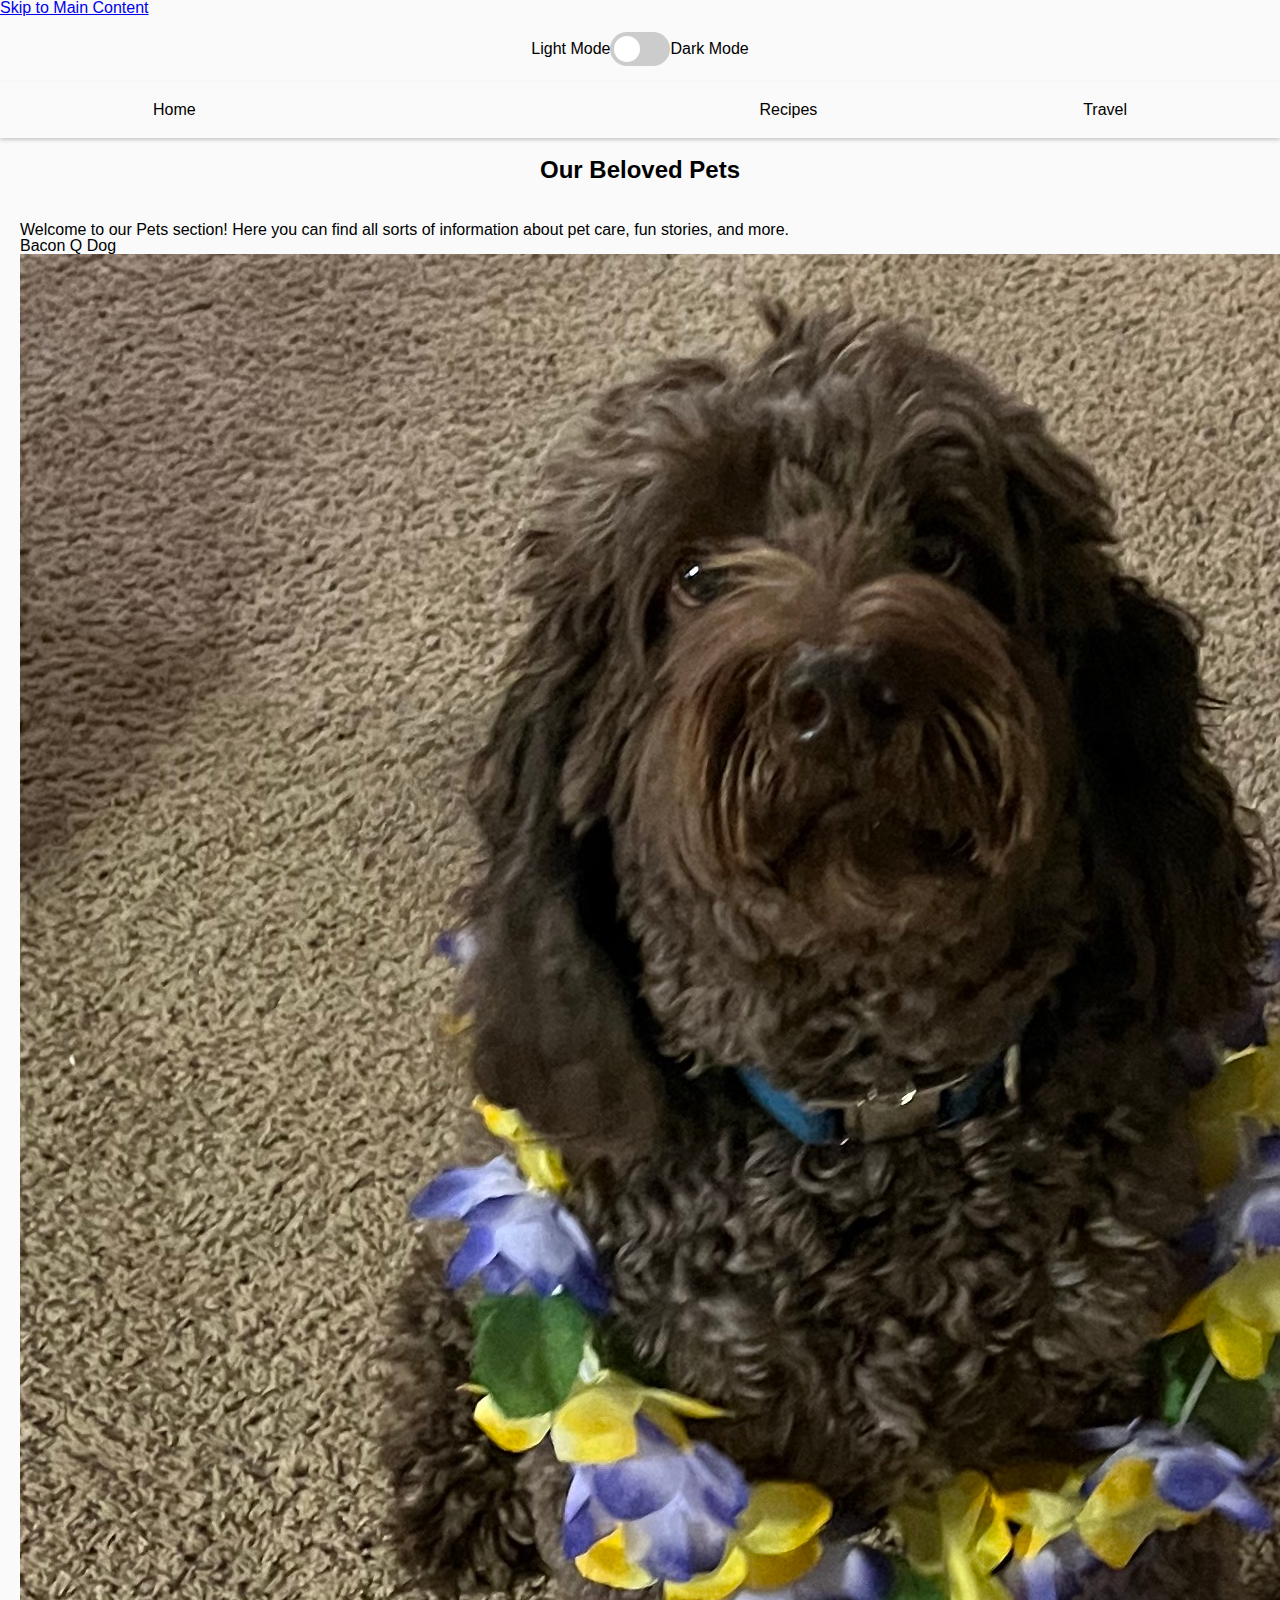
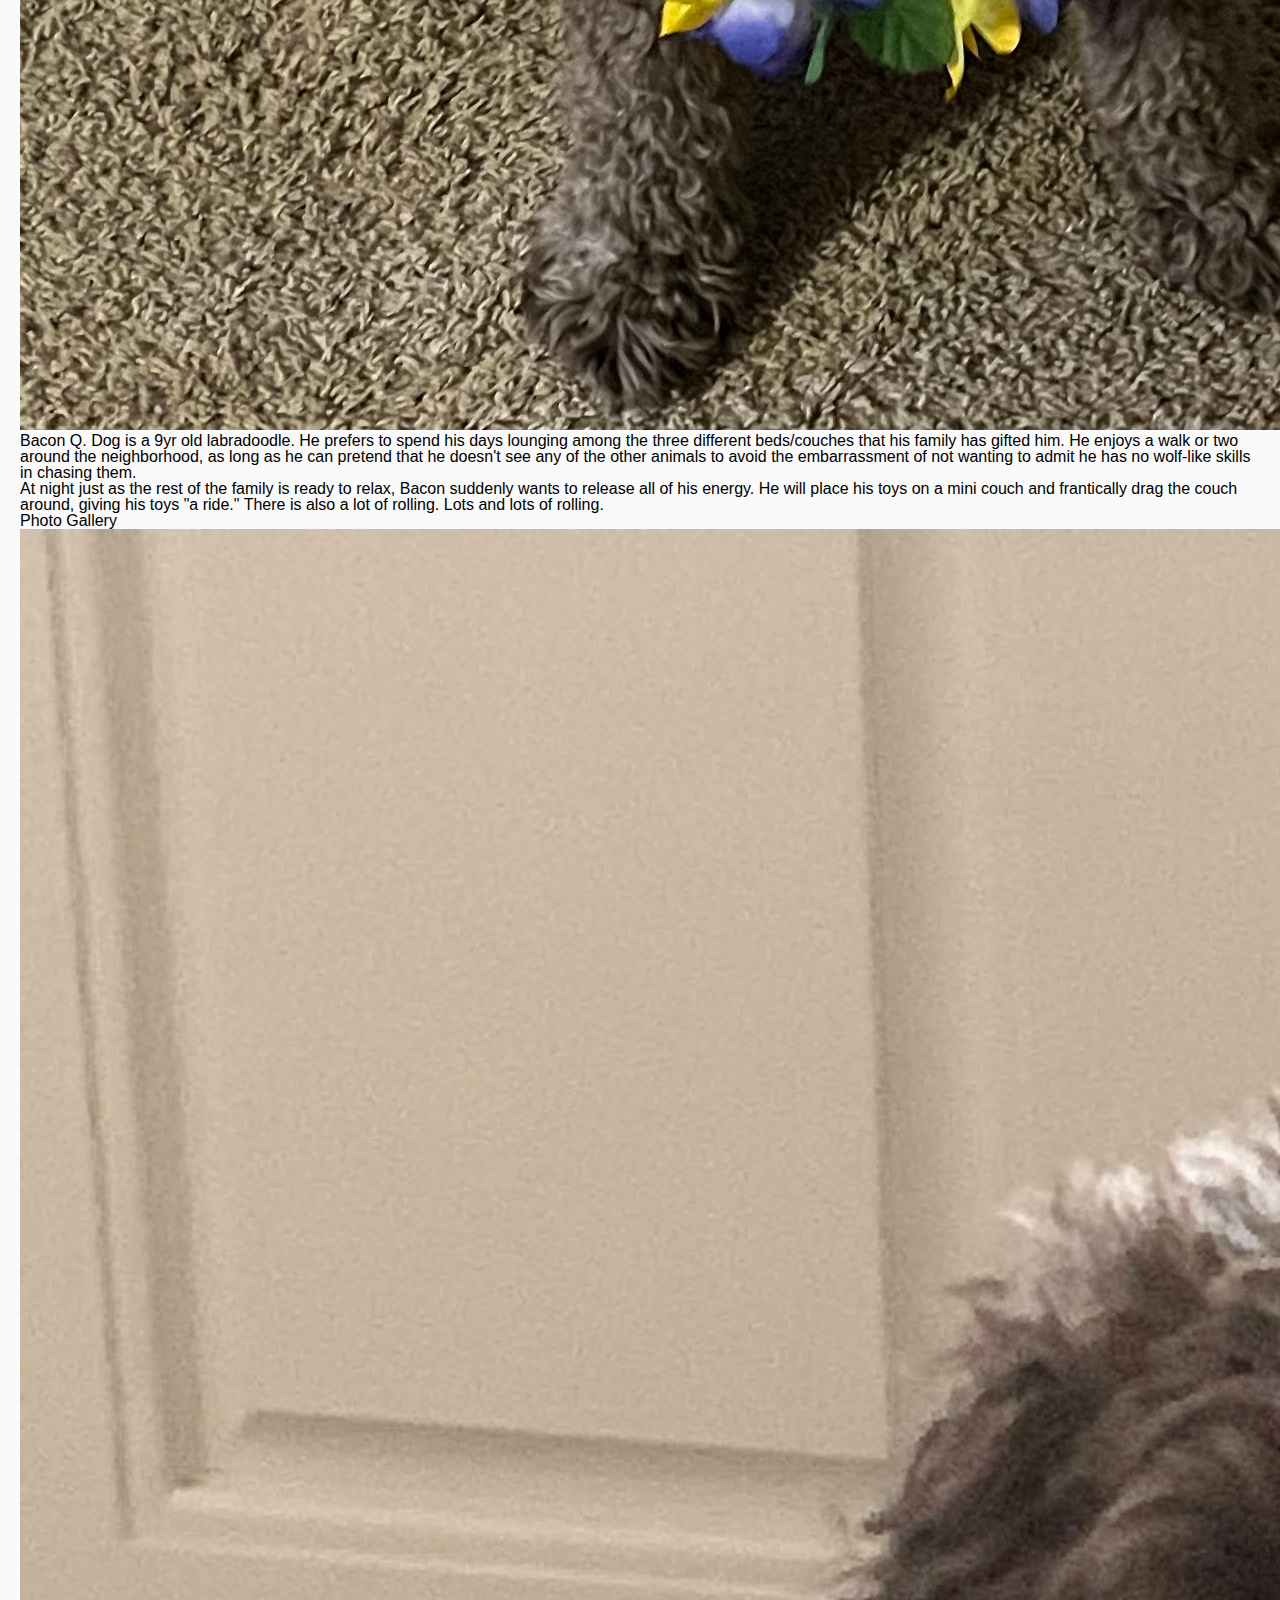
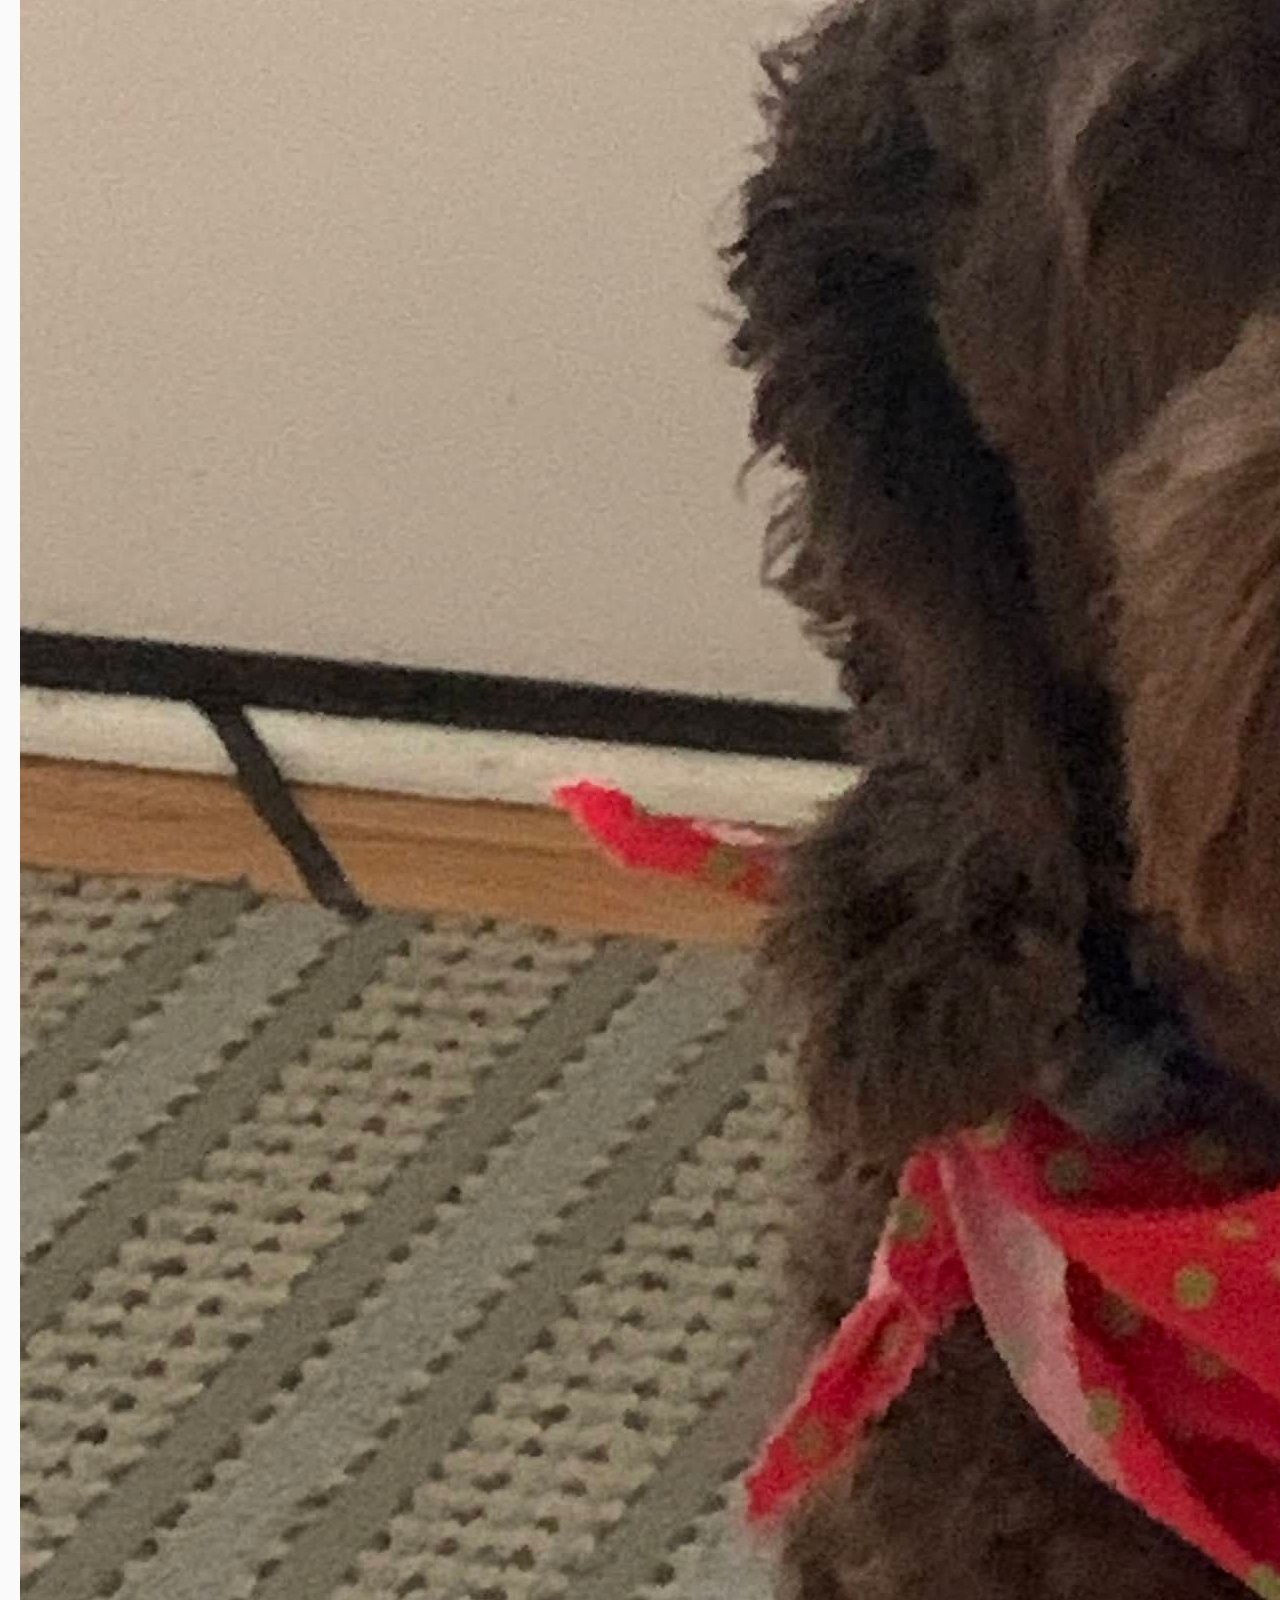
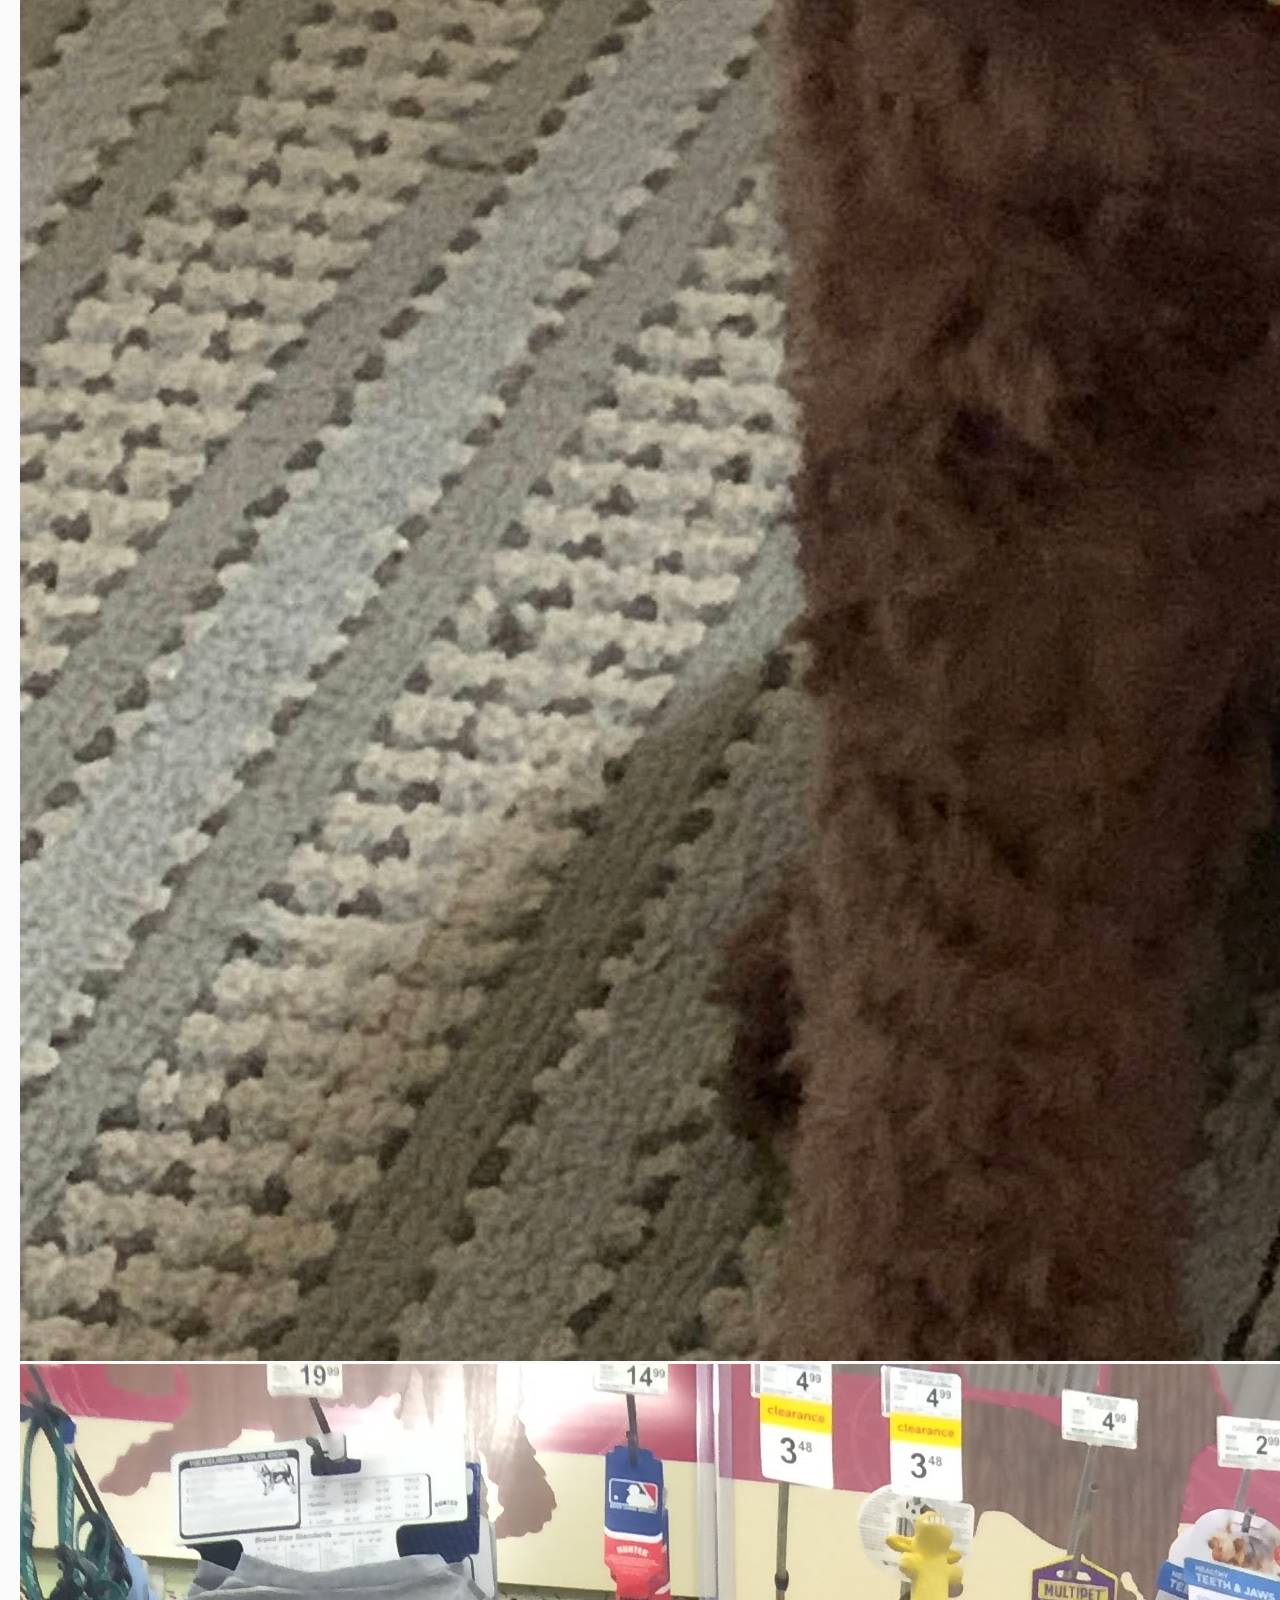
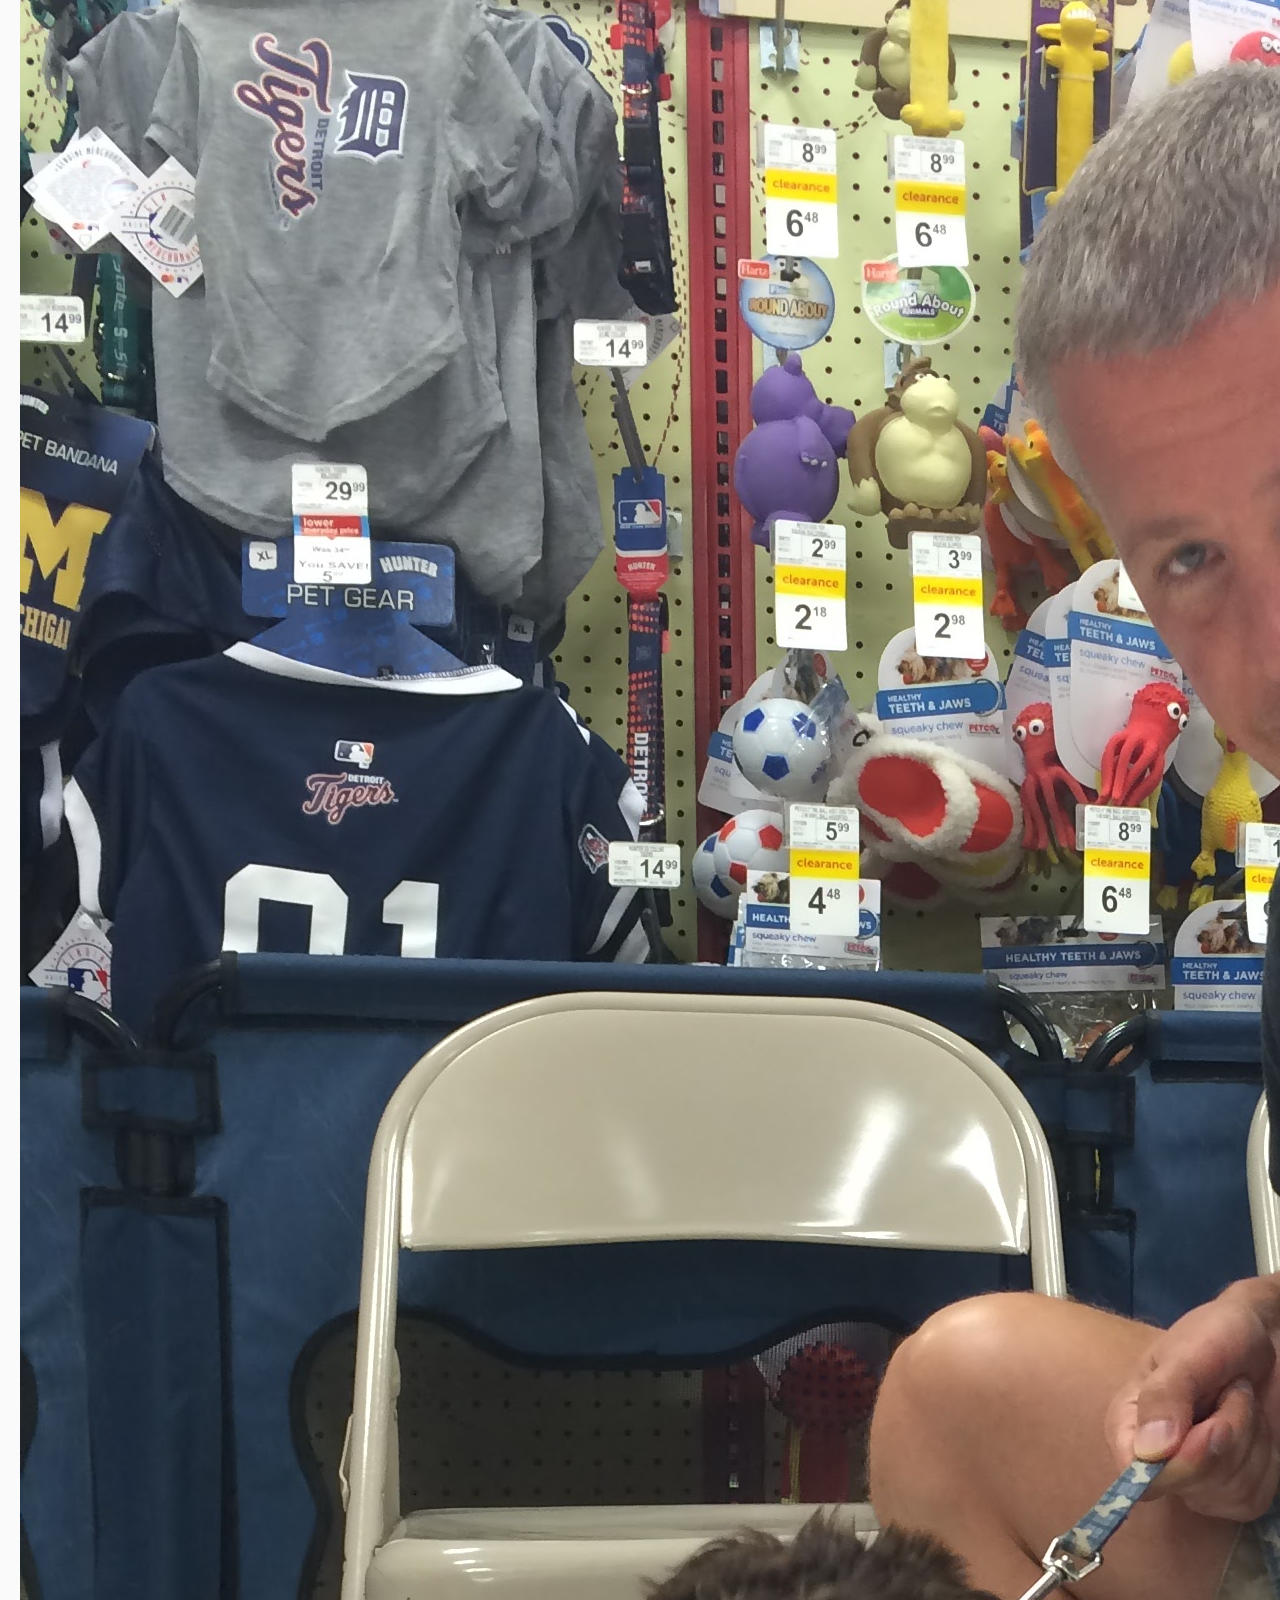
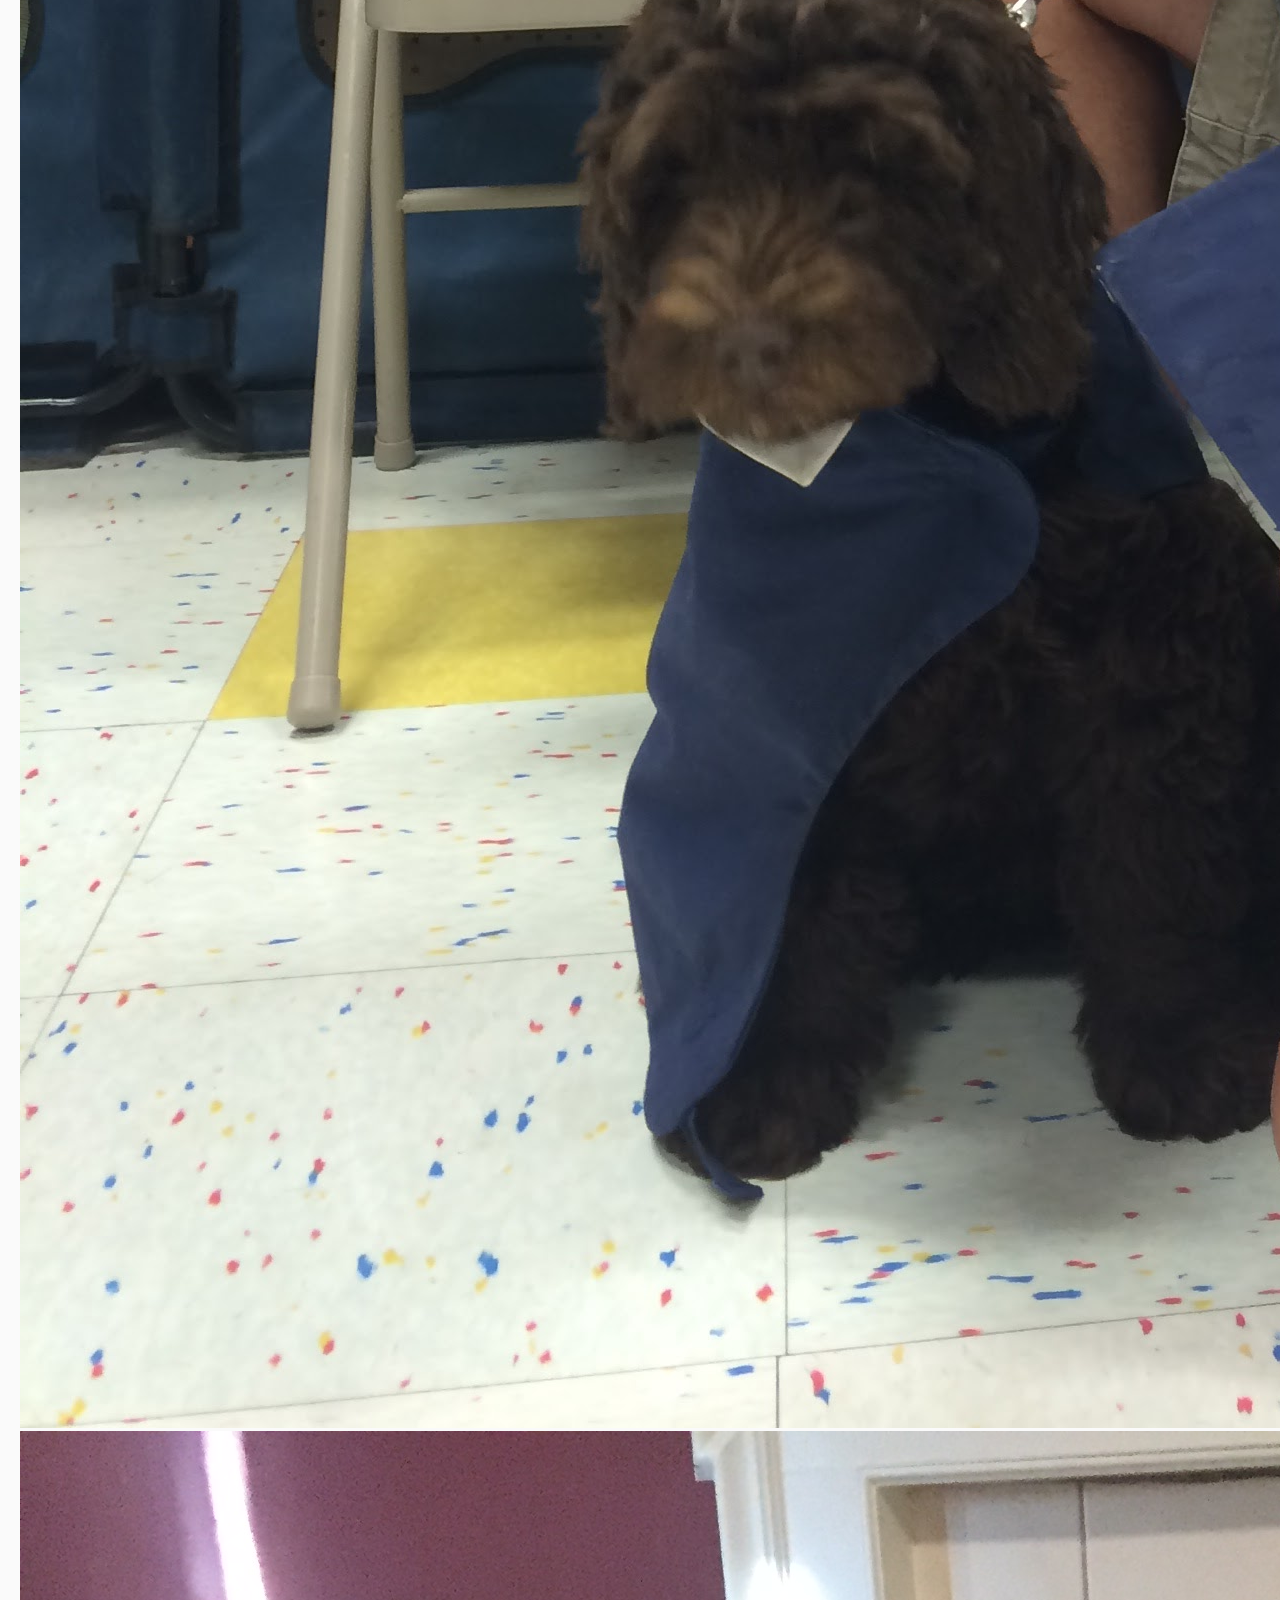
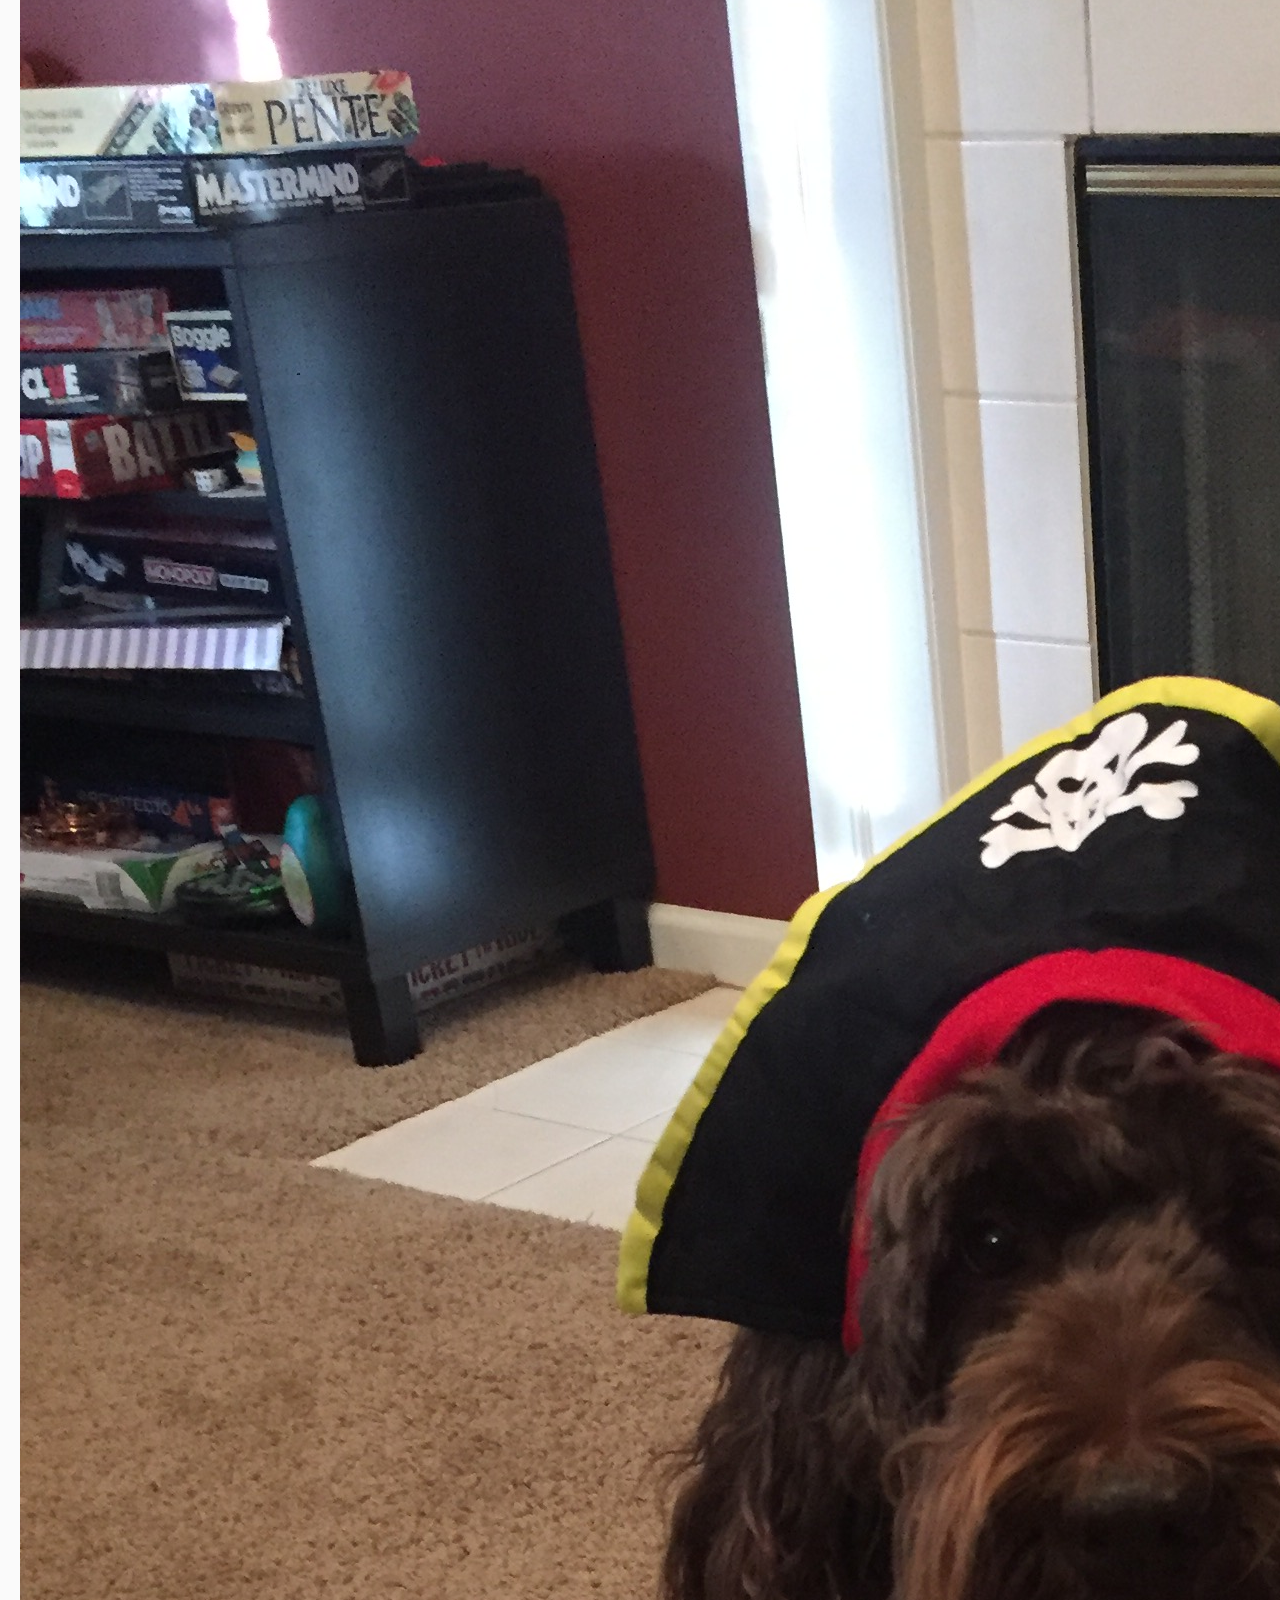
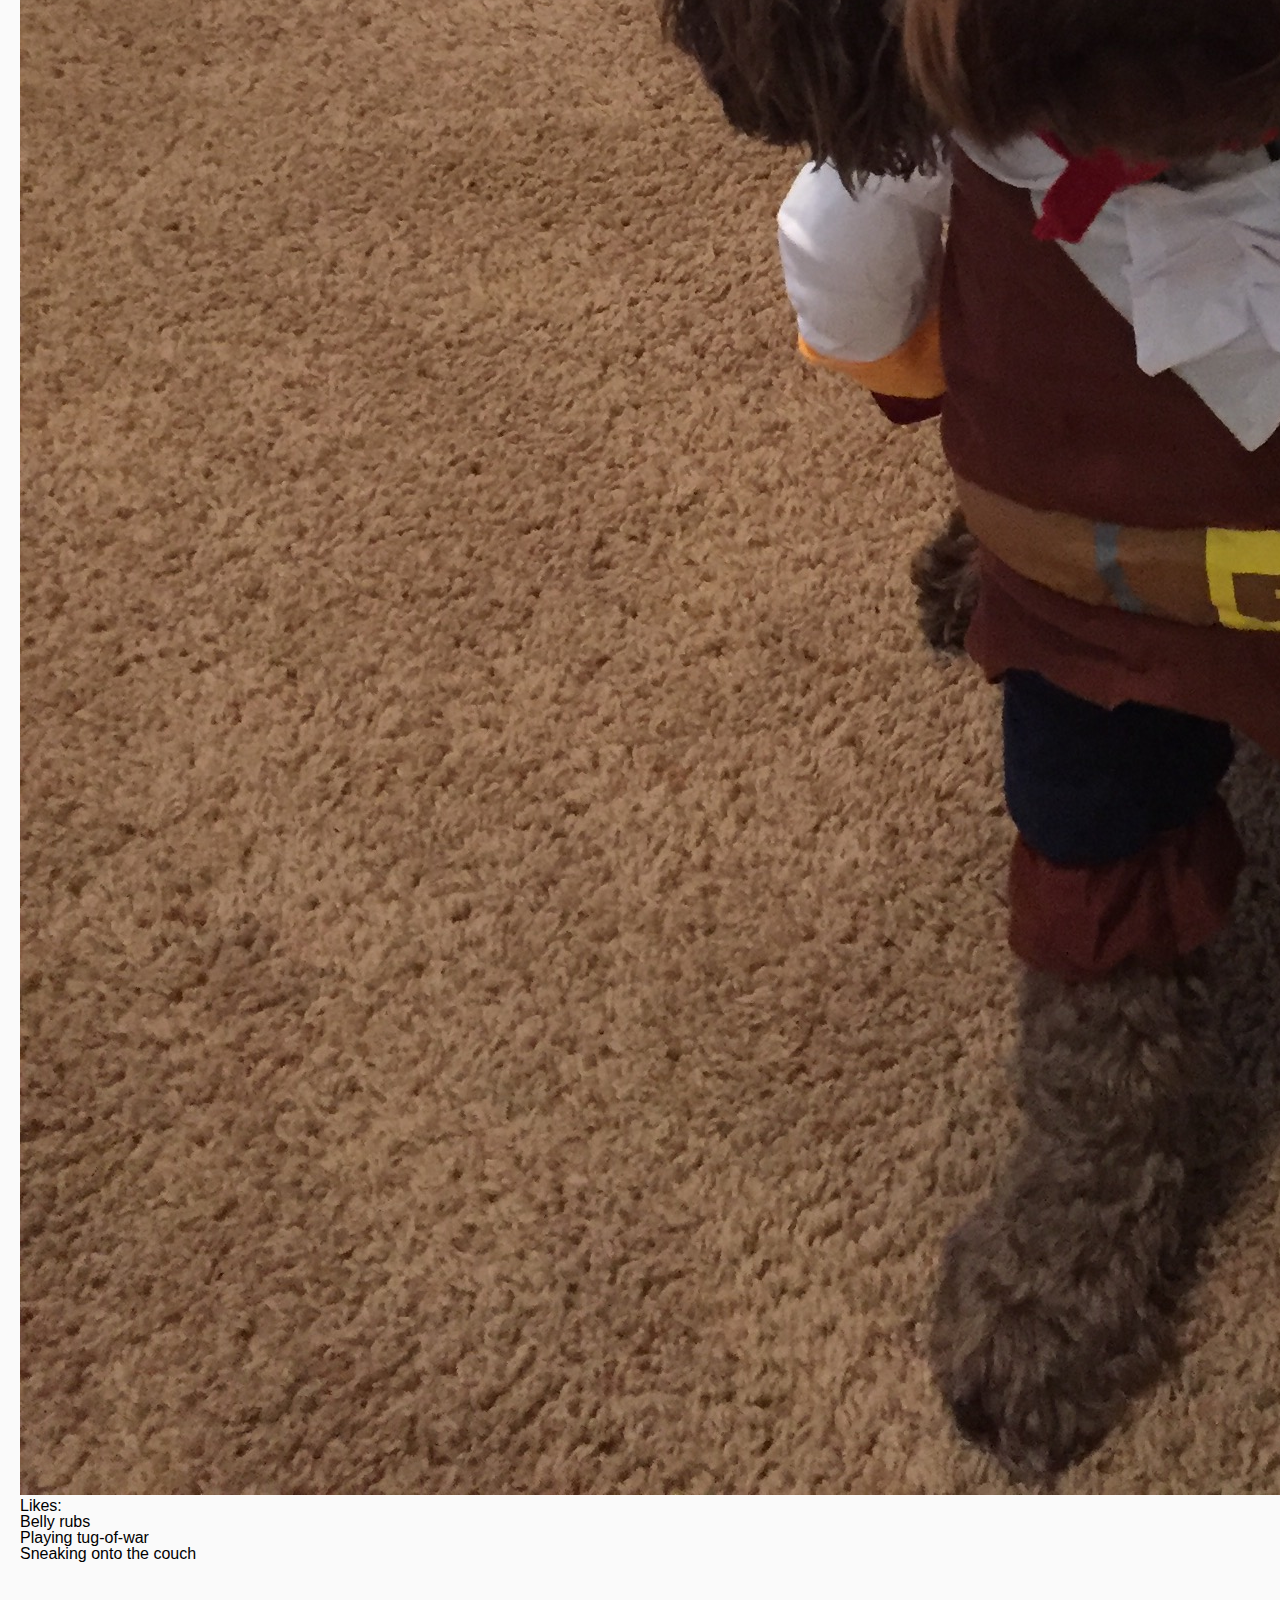
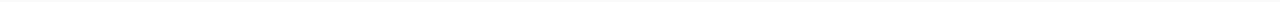
==== pets.html @ 36ea9b13 "Add files via upload" ====
<!DOCTYPE html>
<html lang="en">
<head>
    <meta charset="UTF-8">
    <meta name="viewport" content="width=device-width, initial-scale=1.0">
    <link rel="stylesheet" href="css/html5reset.css">
    <link rel="stylesheet" href="css/style.css">
    <title>Pets</title>
</head>
<body class="light-mode">
    <header>
        <a href="#main-content" class="offpage">Skip to Main Content</a>
        <div class="theme-switch-wrapper">
            <span>Light Mode</span>
            <label class="theme-switch" for="checkbox">
                <input type="checkbox" id="checkbox" aria-label="Toggle dark/light theme">
                <div class="slider round"></div>
            </label>
            <span>Dark Mode</span>
        </div>
        <nav>
            <ul>
                <li><a href="index.html">Home</a></li>
                <li><a href="pets.html" class="active">Pets</a></li>
                <li><a href="recipes.html">Recipes</a></li>
                <li><a href="travel.html">Travel</a></li>
            </ul>
        </nav>
    </header>
    <main id="main-content">
        <h1 id="typewriter-text-pets">Our Beloved Pets</h1>
        <div class="content-section">
            <p>Welcome to our Pets section! Here you can find all sorts of information about pet care, fun stories, and more.</p>
        <div>
            <h2>Bacon Q Dog</h2>
            <div class="bacon">
                <img src="images/bacon.jpg" alt="Brown labradoodle wearing a colorful lei">
                <p>Bacon Q. Dog is a 9yr old labradoodle. He prefers to spend his days lounging among the three different beds/couches that his family has gifted him. He enjoys a walk or two around the neighborhood, as long as he can pretend that he doesn't see any of the other animals to avoid the embarrassment of not wanting to admit he has no wolf-like skills in chasing them.</p>
            </div>
            <p class="detail">At night just as the rest of the family is ready to relax, Bacon suddenly wants to release all of his energy. He will place his toys on a mini couch and frantically drag the couch around, giving his toys "a ride." There is also a lot of rolling. Lots and lots of rolling.</p>
            <h3>Photo Gallery</h3>
            <div class="gallery">
                <img src="images/bacon_bandana.JPG" alt="Brown labradoodle wearing an orange bandana">
                <img src="images/bacon_graduation.JPG" alt="Small labradoodle puppy wearing a graduation cap and gown">
                <img src="images/bacon_halloween.JPG" alt="Brown labradoodle wearing a pirate costume">
            </div>
            <h4>Likes: </h4>
            <ul class="likelist">
                <li>Belly rubs</li>
                <li>Playing tug-of-war</li>
                <li>Sneaking onto the couch</li>
            </ul>
        </div>
    </main>
    <script src="js/script.js"></script>
</body>
</html>
---- css/style.css ----
/* General Styles */
body {
    background-color: var(--bg-color);
    margin: 0;
    padding: 0;
    font-family: 'Poppins', 'roboto', sans-serif;
    transition: background-color 0.3s, color 0.3s;
}

body.light-mode {
    --bg-color: #fafafa;
    color: #000;
}

body.dark-mode {
    --bg-color: #363537;
    color: #FAFAFA;
}

.skip {
    position: absolute;
    left: -9999px;
}

.skip:focus {
    position: static;
    display: block;
    width: 100%;
    height: auto;
    color: var(--text-color);
    text-align: center;
    font-size: 1.2em;
    font-family: 'Times New Roman', Times, serif;
    z-index: 2000;
    background: var(--bg-color);
    padding: 1rem;
    border: 2px dashed var(--text-color);
    top: 10px;
    left: 10px;
}

/* Navigation Styles */
nav ul {
    list-style: none;
    display: flex;
    justify-content: space-around;
    padding: 20px;
    background-color: var(--bg-color);
    margin: 0;
    box-shadow: 0 2px 4px 0 rgba(0,0,0,0.2);
}

nav ul li a {
    text-decoration: none;
    color: var(--text-color);
    padding: 10px 15px;
    border-radius: 5px;
    transition: background-color 0.3s, color 0.3s;
}

nav ul li a:hover, nav ul li a.active {
    background-color: var(--text-color);
    color: var(--bg-color);
}

/* Toggle Switch */
.theme-switch-wrapper {
    display: flex;
    align-items: center;
    justify-content: center;
    margin: 1rem;
}

.theme-switch {
    position: relative;
    display: inline-block;
    width: 60px;
    height: 34px;
}

.theme-switch input[type="checkbox"] {
    opacity: 0;
    width: 0;
    height: 0;
}

.slider {
    position: absolute;
    cursor: pointer;
    top: 0;
    left: 0;
    right: 0;
    bottom: 0;
    background-color: #ccc;
    transition: .4s;
    border-radius: 34px;
}

.slider:before {
    position: absolute;
    content: "";
    height: 26px;
    width: 26px;
    left: 4px;
    bottom: 4px;
    background-color: white;
    transition: .4s;
    border-radius: 50%;
}

input:checked + .slider {
    background-color: #2196F3;
}

input:checked + .slider:before {
    transform: translateX(26px);
}

.slider.round {
    border-radius: 34px;
}

/* Typewriter Text */
#typewriter-text-index, #typewriter-text-pets, #typewriter-text-recipes, #typewriter-text-travel {
    font-size: 24px;
    font-weight: bold;
    margin: 20px 0;
    text-align: center;
}

/* Additional Styles for Content and Images */
.content-section, .photogallery, .text-box {
    padding: 20px;
    margin: 20px 0;
}

.photogallery div, .text-box {
    margin-bottom: 20px;
    background-color: #eee;
    padding: 20px;
    border-radius: 10px;
    box-shadow: 0 2px 5px rgba(0,0,0,0.1);
}

.photogallery img {
    max-width: 100%;
    height: auto;
    margin: 10px 0;
    border-radius: 10px;
}

/* Responsive Grid for Photogallery */
.photogallery {
    display: grid;
    grid-template-columns: repeat(auto-fit, minmax(240px, 1fr));
    gap: 20px;
}

@media screen and (max-width: 768px) {
    .theme-switch-wrapper span {
        display: none; /* Hide labels on smaller screens */
    }
}
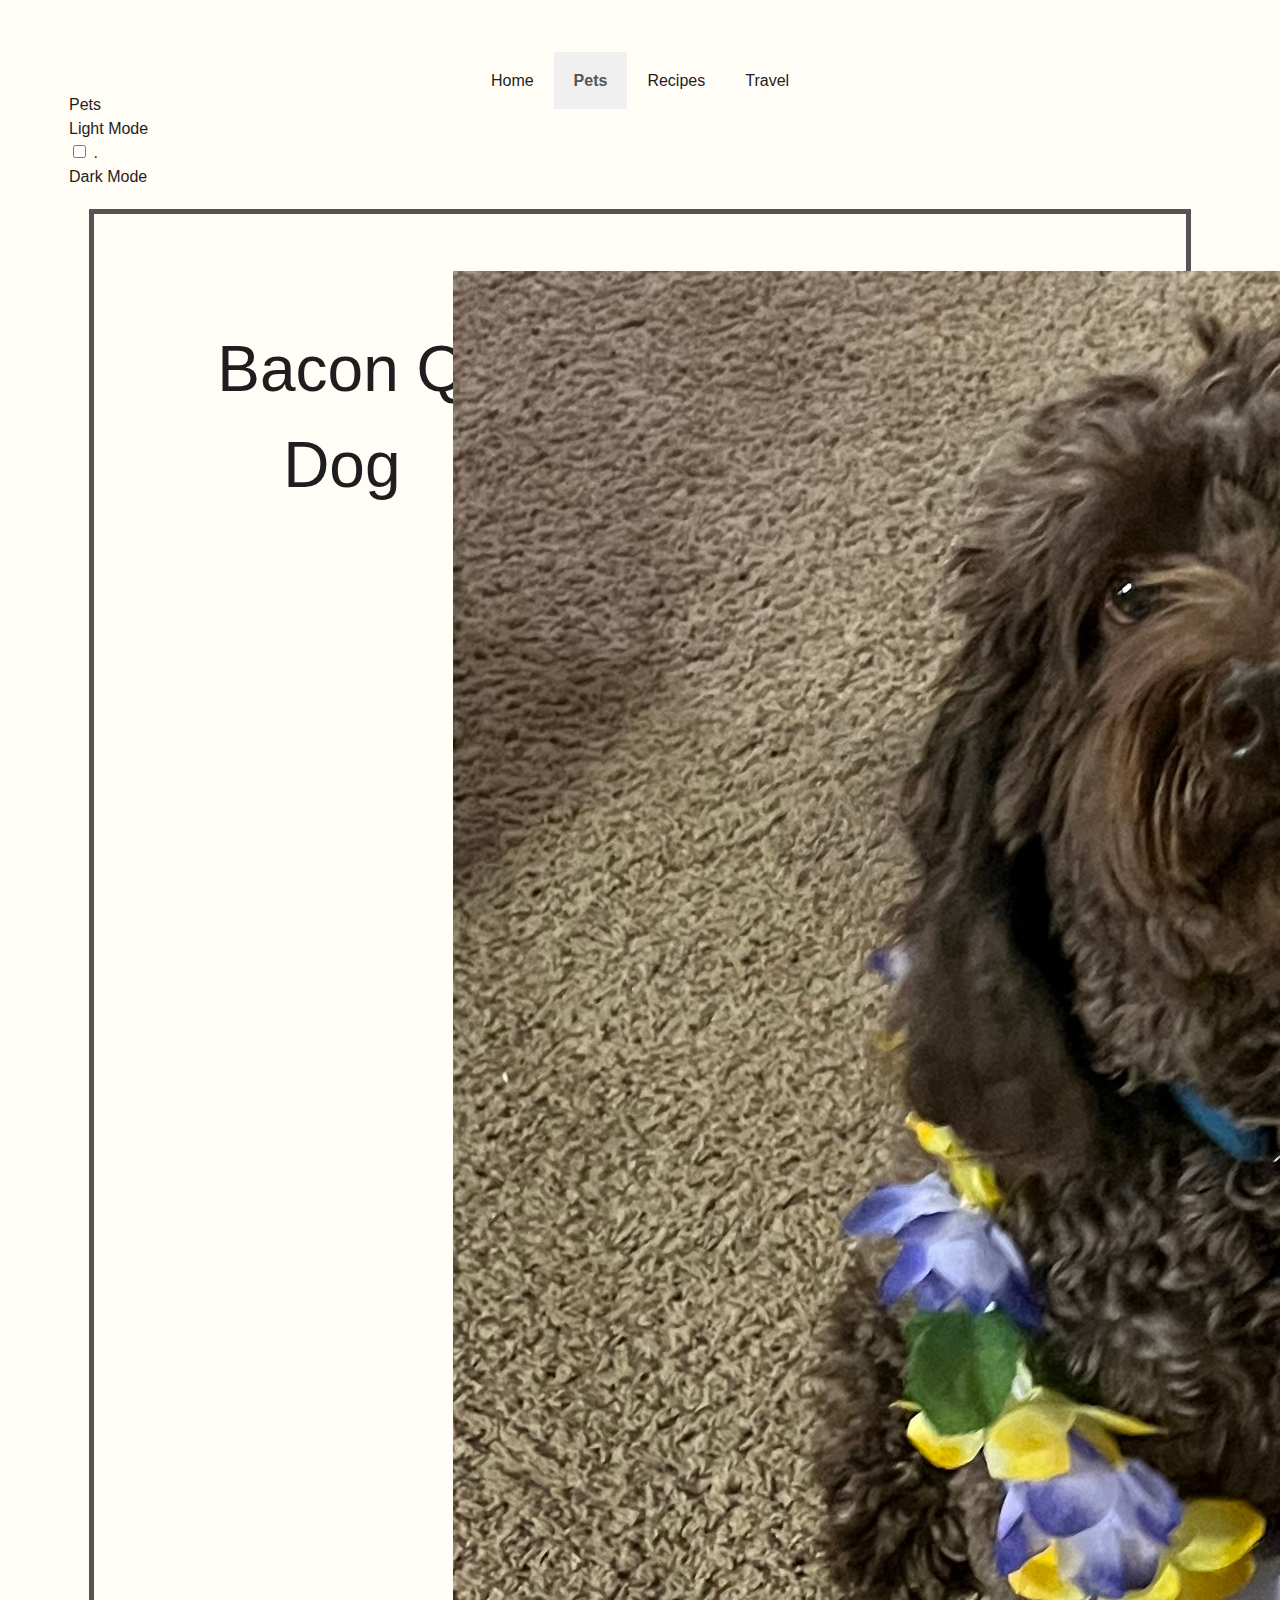
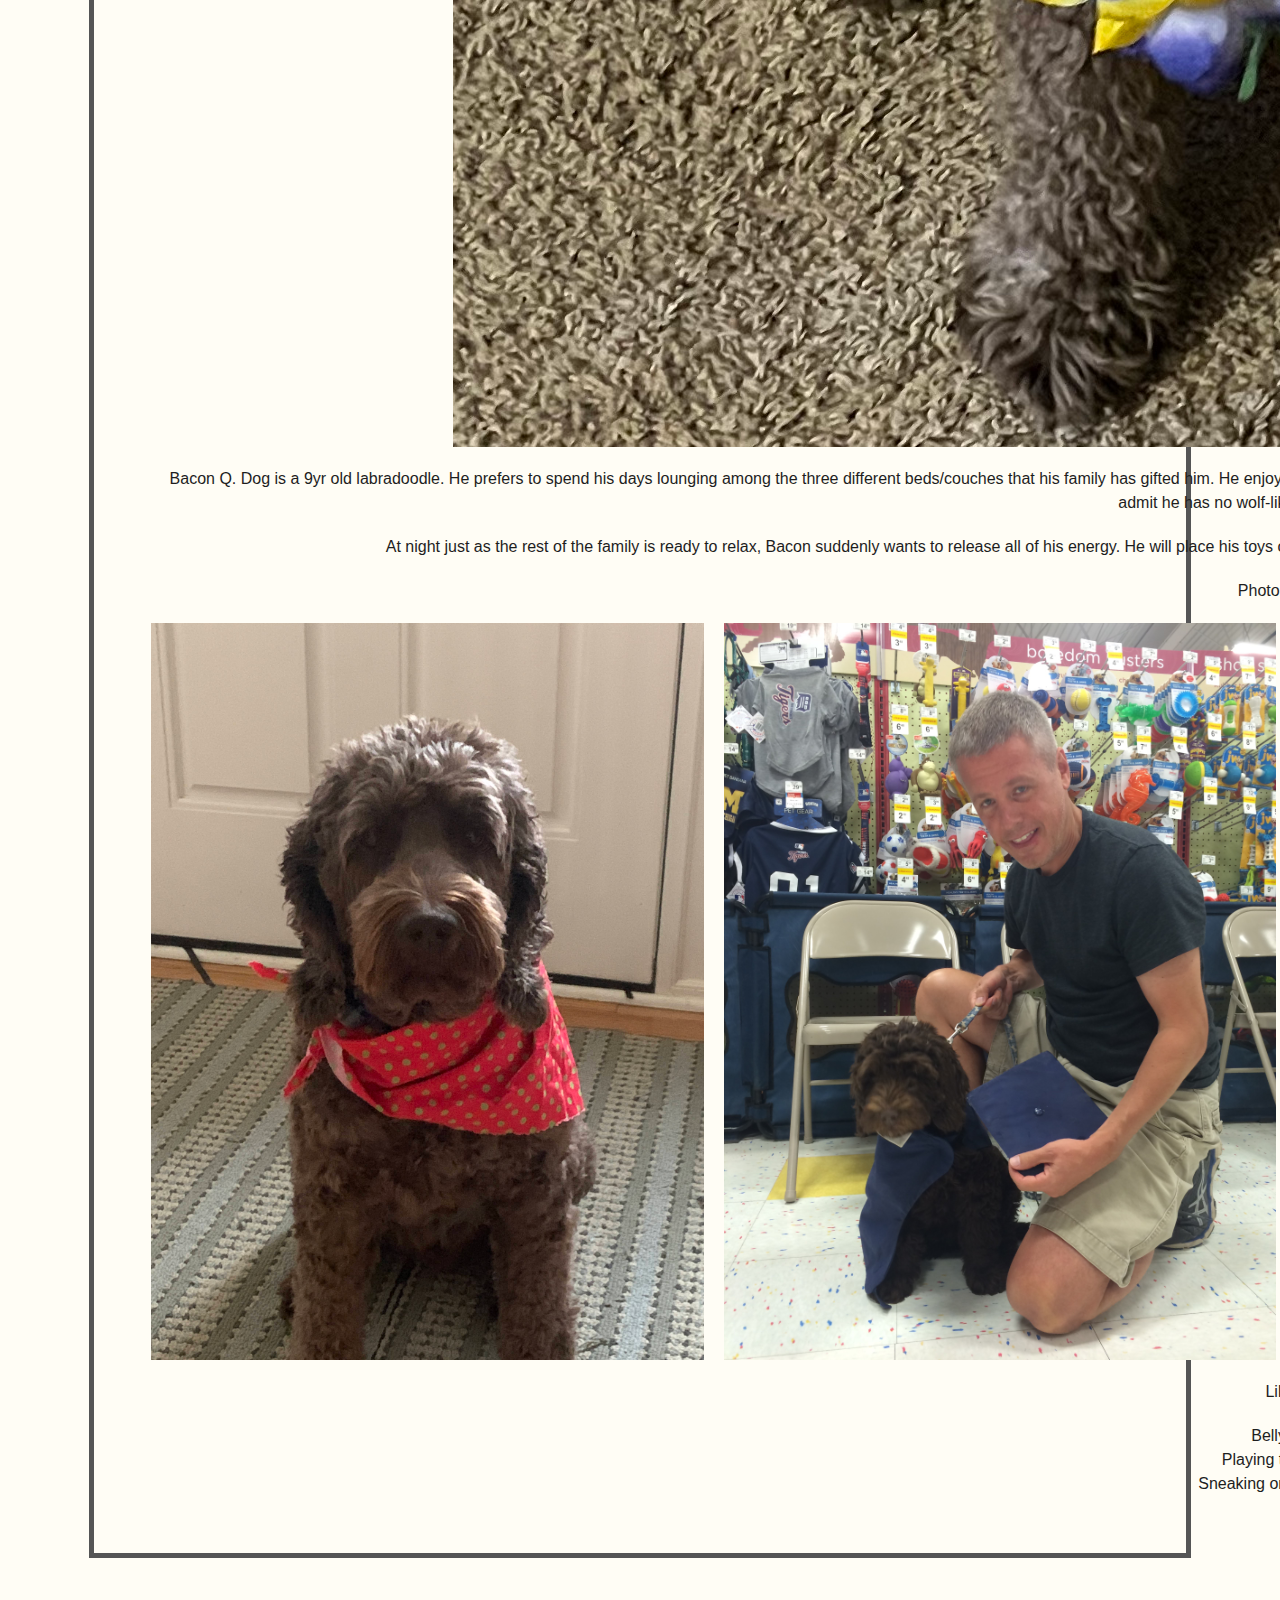
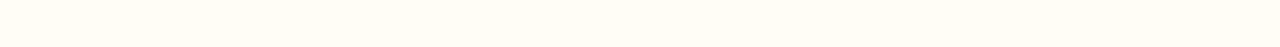
==== commit b6842241: "Update pets.html" ====
--- a/pets.html
+++ b/pets.html
@@ -1,5 +1,6 @@
 <!DOCTYPE html>
 <html lang="en">
+
 <head>
     <meta charset="UTF-8">
     <meta name="viewport" content="width=device-width, initial-scale=1.0">
@@ -7,51 +8,53 @@
     <link rel="stylesheet" href="css/style.css">
     <title>Pets</title>
 </head>
-<body class="light-mode">
+
+<body>
     <header>
-        <a href="#main-content" class="offpage">Skip to Main Content</a>
-        <div class="theme-switch-wrapper">
-            <span>Light Mode</span>
-            <label class="theme-switch" for="checkbox">
-                <input type="checkbox" id="checkbox" aria-label="Toggle dark/light theme">
-                <div class="slider round"></div>
-            </label>
-            <span>Dark Mode</span>
-        </div>
+        <a class="skip" href="#main">Skip to Main Content</a>
         <nav>
             <ul>
                 <li><a href="index.html">Home</a></li>
-                <li><a href="pets.html" class="active">Pets</a></li>
+                <li><a class="active" href="pets.html">Pets</a></li>
                 <li><a href="recipes.html">Recipes</a></li>
                 <li><a href="travel.html">Travel</a></li>
             </ul>
         </nav>
+        <h1>Pets</h1>
     </header>
-    <main id="main-content">
-        <h1 id="typewriter-text-pets">Our Beloved Pets</h1>
-        <div class="content-section">
-            <p>Welcome to our Pets section! Here you can find all sorts of information about pet care, fun stories, and more.</p>
-        <div>
-            <h2>Bacon Q Dog</h2>
-            <div class="bacon">
-                <img src="images/bacon.jpg" alt="Brown labradoodle wearing a colorful lei">
-                <p>Bacon Q. Dog is a 9yr old labradoodle. He prefers to spend his days lounging among the three different beds/couches that his family has gifted him. He enjoys a walk or two around the neighborhood, as long as he can pretend that he doesn't see any of the other animals to avoid the embarrassment of not wanting to admit he has no wolf-like skills in chasing them.</p>
+    <main id="main">
+        <div class="toggle">
+            <p>Light Mode</p>
+            <div class="theme-switch-wrapper">
+                <label class="theme-switch" for="checkbox">
+                    <input type="checkbox" id="checkbox">
+                    <span class="slider round"></span> .
+                </label>
             </div>
-            <p class="detail">At night just as the rest of the family is ready to relax, Bacon suddenly wants to release all of his energy. He will place his toys on a mini couch and frantically drag the couch around, giving his toys "a ride." There is also a lot of rolling. Lots and lots of rolling.</p>
-            <h3>Photo Gallery</h3>
+            <p>Dark Mode</p>
+        </div>
+        <div class="section">
+            <div class="pets-name-img">
+                <h2>Bacon Q Dog</h2>
+                <img src="images/bacon.jpg" alt="Brown labradoodle wearing colorful lei">
+            </div>
+            <p>Bacon Q. Dog is a 9yr old labradoodle. He prefers to spend his days lounging among the three different beds/couches that his family has gifted him. He enjoys a walk or two around the neighborhood, as long as he can pretend that he doesn't see any of the other animals to avoid the embarrassment of not wanting to admit he has no wolf-like skills in chasing them.</p>
+            <p>At night just as the rest of the family is ready to relax, Bacon suddenly wants to release all of his energy. He will place his toys on a mini couch and frantically drag the couch around, giving his toys "a ride." There is also a lot of rolling. Lots and lots of rolling</p>
+            <h3> Photo Gallery</h3>
             <div class="gallery">
-                <img src="images/bacon_bandana.JPG" alt="Brown labradoodle wearing an orange bandana">
-                <img src="images/bacon_graduation.JPG" alt="Small labradoodle puppy wearing a graduation cap and gown">
-                <img src="images/bacon_halloween.JPG" alt="Brown labradoodle wearing a pirate costume">
+                <img src="images/bacon_bandana.JPG" width="200" alt="Brown labradoodle wearing an orange bandana">
+                <img src="images/bacon_graduation.JPG" width="200"
+                    alt="Small labradoodle puppy wearing a graduation cap and gown">
+                <img src="images/bacon_halloween.JPG" width="200" alt="Brown labradoodle wearing a pirate costume">
             </div>
-            <h4>Likes: </h4>
-            <ul class="likelist">
+            <h3>Likes: </h3>
+            <ul>
                 <li>Belly rubs</li>
                 <li>Playing tug-of-war</li>
                 <li>Sneaking onto the couch</li>
             </ul>
         </div>
     </main>
-    <script src="js/script.js"></script>
+    <script src="js/script.js"> </script>
 </body>
 </html>
--- a/css/style.css
+++ b/css/style.css
@@ -1,163 +1,138 @@
-/* General Styles */
-body {
-    background-color: var(--bg-color);
-    margin: 0;
-    padding: 0;
-    font-family: 'Poppins', 'roboto', sans-serif;
-    transition: background-color 0.3s, color 0.3s;
+:root {
+    --bg-color: #fffdf5;
+    --text-color: #1e1e1e;
+    --visited-link-color: #555; 
 }
 
-body.light-mode {
-    --bg-color: #fafafa;
-    color: #000;
+.dark-mode {
+    --bg-color: #363537;
+    --text-color: #FAFAFA;
+    --visited-link-color: #FAFAFA;
 }
 
-body.dark-mode {
-    --bg-color: #363537;
-    color: #FAFAFA;
+body {
+    font-family: 'Futura', 'Roboto', sans-serif;
+    margin: 5px;
+    padding: 5%;
+    line-height: 1.5;
+    background-color: var(--bg-color);
+    color: var(--text-color);
+    transition: background-color 0.3s, color 0.3s;
 }
 
 .skip {
     position: absolute;
     left: -9999px;
+    width: 1px;
+    height: 1px;
+    overflow: hidden;
 }
 
 .skip:focus {
     position: static;
-    display: block;
-    width: 100%;
+    left: auto;
+    width: auto;
     height: auto;
-    color: var(--text-color);
-    text-align: center;
-    font-size: 1.2em;
-    font-family: 'Times New Roman', Times, serif;
-    z-index: 2000;
-    background: var(--bg-color);
-    padding: 1rem;
-    border: 2px dashed var(--text-color);
-    top: 10px;
-    left: 10px;
-}
-
-/* Navigation Styles */
-nav ul {
-    list-style: none;
-    display: flex;
-    justify-content: space-around;
-    padding: 20px;
-    background-color: var(--bg-color);
-    margin: 0;
-    box-shadow: 0 2px 4px 0 rgba(0,0,0,0.2);
-}
-
-nav ul li a {
-    text-decoration: none;
-    color: var(--text-color);
-    padding: 10px 15px;
+    overflow: visible;
+    z-index: 1000;
+    padding: 10px;
+    background-color: #fff;
     border-radius: 5px;
-    transition: background-color 0.3s, color 0.3s;
-}
-
-nav ul li a:hover, nav ul li a.active {
-    background-color: var(--text-color);
-    color: var(--bg-color);
-}
-
-/* Toggle Switch */
-.theme-switch-wrapper {
-    display: flex;
-    align-items: center;
-    justify-content: center;
-    margin: 1rem;
-}
-
-.theme-switch {
-    position: relative;
-    display: inline-block;
-    width: 60px;
-    height: 34px;
-}
-
-.theme-switch input[type="checkbox"] {
-    opacity: 0;
-    width: 0;
-    height: 0;
-}
-
-.slider {
-    position: absolute;
-    cursor: pointer;
-    top: 0;
-    left: 0;
-    right: 0;
-    bottom: 0;
-    background-color: #ccc;
-    transition: .4s;
-    border-radius: 34px;
-}
-
-.slider:before {
-    position: absolute;
-    content: "";
-    height: 26px;
-    width: 26px;
-    left: 4px;
-    bottom: 4px;
-    background-color: white;
-    transition: .4s;
-    border-radius: 50%;
-}
-
-input:checked + .slider {
-    background-color: #2196F3;
-}
-
-input:checked + .slider:before {
-    transform: translateX(26px);
-}
-
-.slider.round {
-    border-radius: 34px;
-}
-
-/* Typewriter Text */
-#typewriter-text-index, #typewriter-text-pets, #typewriter-text-recipes, #typewriter-text-travel {
-    font-size: 24px;
-    font-weight: bold;
-    margin: 20px 0;
+    box-shadow: 0 0 2px #000;
     text-align: center;
 }
 
-/* Additional Styles for Content and Images */
-.content-section, .photogallery, .text-box {
-    padding: 20px;
-    margin: 20px 0;
+nav ul {
+    display: flex;
+    flex-direction: column;
+    padding: 0;
+    list-style-type: none;
 }
 
-.photogallery div, .text-box {
-    margin-bottom: 20px;
-    background-color: #eee;
-    padding: 20px;
-    border-radius: 10px;
-    box-shadow: 0 2px 5px rgba(0,0,0,0.1);
+nav ul a {
+    text-decoration: none;
+    color: var(--text-color);
+    padding: 10px;
 }
 
-.photogallery img {
-    max-width: 100%;
-    height: auto;
-    margin: 10px 0;
-    border-radius: 10px;
+nav ul a.active, nav ul a:hover {
+    color: var(--visited-link-color);
+    font-weight: bold;
+    background-color: #f0f0f0;
 }
 
-/* Responsive Grid for Photogallery */
-.photogallery {
+.gallery, .section, .hero, .info, .pets-name-img, .recipe {
     display: grid;
-    grid-template-columns: repeat(auto-fit, minmax(240px, 1fr));
-    gap: 20px;
+    grid-gap: 20px;
+    text-align: center;
+    grid-template-columns: 1fr; 
 }
 
-@media screen and (max-width: 768px) {
-    .theme-switch-wrapper span {
-        display: none; /* Hide labels on smaller screens */
+.gallery img, .hero img, .pets-name-img > h2 {
+    width: 100%;
+    object-fit: cover;
+    transition: transform 0.25s ease;
+}
+
+.section {
+    border: 5px solid var(--visited-link-color);
+    padding: 5%;
+    margin: 20px;
+}
+
+@keyframes fadeIn {
+    from { opacity: 0; }
+    to { opacity: 1; }
+}
+
+.gallery img {
+    animation-name: fadeIn;
+    animation-duration: 1.5s;
+    animation-fill-mode: both;
+}
+
+@media (max-width: 599px) {
+    h1, h2, h3, p, ol, ul {
+        font-size: 90%;
     }
 }
+
+@media (min-width: 600px) {
+    nav ul {
+        flex-direction: row;
+        justify-content: center;
+    }
+
+    .gallery, .gallery3 {
+        grid-template-columns: repeat(2, 1fr); 
+    }
+}
+
+@media (min-width: 1024px) {
+    .gallery, .gallery3 {
+        grid-template-columns: repeat(4, 1fr); 
+    }
+
+    nav ul a {
+        padding: 20px;
+    }
+
+    .hero {
+        grid-template-columns: 0.5fr 1fr;
+    }
+
+    .hero h2, .pets-name-img > h2 {
+        font-size: 4em;
+        padding: 50px;
+    }
+
+    .info, .pets-name-img, .recipe {
+        grid-template-columns: 1fr 1fr 1fr;
+    }
+}
+
+@media (prefers-reduced-motion: reduce) {
+    .gallery img, .gallery3 img {
+        animation-duration: 0.5s; 
+    }
+} 
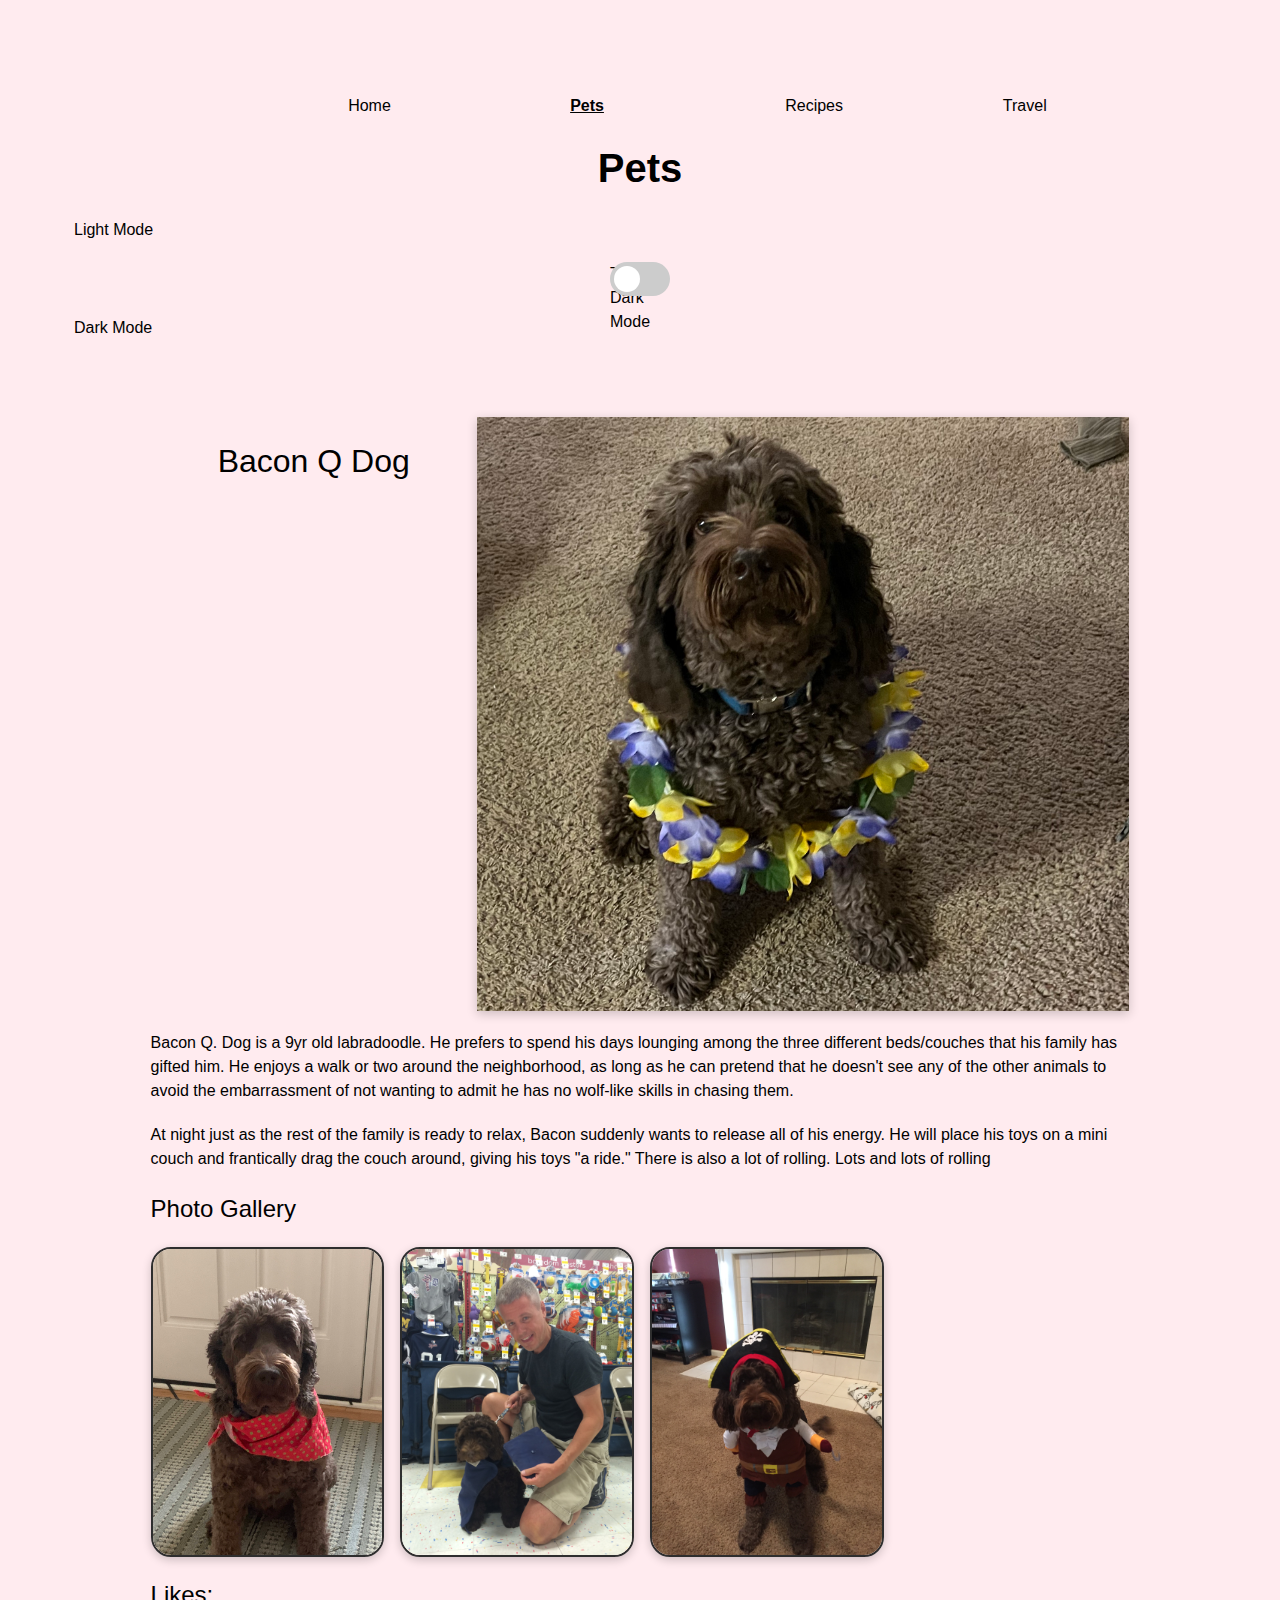
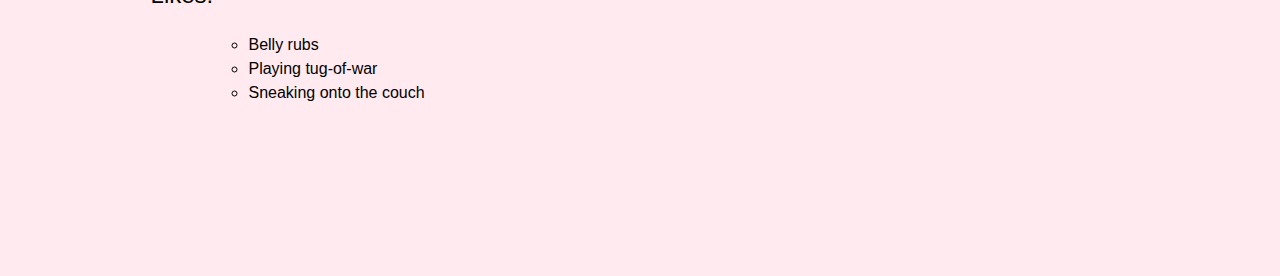
==== commit 037071a7: "Update pets.html" ====
--- a/pets.html
+++ b/pets.html
@@ -27,8 +27,9 @@
             <p>Light Mode</p>
             <div class="theme-switch-wrapper">
                 <label class="theme-switch" for="checkbox">
+                    Toggle Dark Mode
                     <input type="checkbox" id="checkbox">
-                    <span class="slider round"></span> .
+                    <span class="slider round"></span>
                 </label>
             </div>
             <p>Dark Mode</p>
@@ -42,10 +43,9 @@
             <p>At night just as the rest of the family is ready to relax, Bacon suddenly wants to release all of his energy. He will place his toys on a mini couch and frantically drag the couch around, giving his toys "a ride." There is also a lot of rolling. Lots and lots of rolling</p>
             <h3> Photo Gallery</h3>
             <div class="gallery">
-                <img src="images/bacon_bandana.JPG" width="200" alt="Brown labradoodle wearing an orange bandana">
-                <img src="images/bacon_graduation.JPG" width="200"
-                    alt="Small labradoodle puppy wearing a graduation cap and gown">
-                <img src="images/bacon_halloween.JPG" width="200" alt="Brown labradoodle wearing a pirate costume">
+                <img src="images/bacon_bandana.JPG" alt="Brown labradoodle wearing an orange bandana">
+                <img src="images/bacon_graduation.JPG" alt="Small labradoodle puppy wearing a graduation cap and gown">
+                <img src="images/bacon_halloween.JPG" alt="Brown labradoodle wearing a pirate costume">
             </div>
             <h3>Likes: </h3>
             <ul>
--- a/css/style.css
+++ b/css/style.css
@@ -1,7 +1,7 @@
 :root {
-    --bg-color: #fffdf5;
-    --text-color: #1e1e1e;
-    --visited-link-color: #555; 
+    --bg-color:  #ffebef;
+    --text-color: #5C4033
+    --visited-link-color: #1e1e1e;
 }
 
 .dark-mode {
@@ -12,66 +12,109 @@
 
 body {
     font-family: 'Futura', 'Roboto', sans-serif;
-    margin: 5px;
+    background-color: var(--bg-color);
+    color: var(--text-color);
+    margin: 10px;
     padding: 5%;
     line-height: 1.5;
-    background-color: var(--bg-color);
-    color: var(--text-color);
     transition: background-color 0.3s, color 0.3s;
 }
 
 .skip {
     position: absolute;
     left: -9999px;
-    width: 1px;
-    height: 1px;
-    overflow: hidden;
 }
 
 .skip:focus {
     position: static;
-    left: auto;
-    width: auto;
+    display: block;
+    width: 100%;
     height: auto;
-    overflow: visible;
-    z-index: 1000;
-    padding: 10px;
-    background-color: #fff;
-    border-radius: 5px;
-    box-shadow: 0 0 2px #000;
+    color: var(--text-color);
     text-align: center;
+    font-size: 2em;
+    font-family: 'Futura', Times, serif;
 }
 
 nav ul {
+    list-style: none;
+    padding: 0;
     display: flex;
-    flex-direction: column;
-    padding: 0;
-    list-style-type: none;
+    justify-content: space-evenly; 
+    align-items: center; 
 }
 
 nav ul a {
+    padding: 2%;
     text-decoration: none;
     color: var(--text-color);
-    padding: 10px;
-}
-
-nav ul a.active, nav ul a:hover {
+}
+
+a:visited {
     color: var(--visited-link-color);
+}
+
+.active {
+    border: 3px solid var(--text-color);
+    padding: 10px 20px;
+    border-radius: 20px;
     font-weight: bold;
-    background-color: #f0f0f0;
-}
-
-.gallery, .section, .hero, .info, .pets-name-img, .recipe {
+    text-decoration: underline;
+}
+
+/* Text styles */
+p, ol, ul, h1, h2, h3 {
+    margin-top: 20px;
+    margin-bottom: 20px;
+}
+
+p {
+    font-size: 1em;
+}
+
+ul {
+    list-style: circle;
+    margin-left: 10%;
+}
+
+ol {
+    list-style: decimal;
+    margin-left: 20px;
+}
+
+h1 {
+    text-align: center;
+    font-size: 2.5em;
+    font-weight: bold;
+}
+
+h2 {
+    text-align: center;
+    font-size: 2em;
+}
+
+h3 {
+    font-size: 1.5em;
+}
+
+img {
+    display: block;
+    margin-left: auto;
+    margin-right: auto;
+    width: 100%;
+    box-shadow: 0 3px 10px rgb(0 0 0 / 0.2);
+    transition: transform 0.25s ease;
+}
+
+.gallery {
     display: grid;
+    grid-template-columns: 1fr; 
     grid-gap: 20px;
-    text-align: center;
-    grid-template-columns: 1fr; 
-}
-
-.gallery img, .hero img, .pets-name-img > h2 {
-    width: 100%;
-    object-fit: cover;
-    transition: transform 0.25s ease;
+}
+
+.gallery img {
+    border: #2e2e2e 2px solid;
+    border-radius: 20px;
 }
 
 .section {
@@ -80,59 +123,112 @@
     margin: 20px;
 }
 
-@keyframes fadeIn {
-    from { opacity: 0; }
-    to { opacity: 1; }
-}
-
-.gallery img {
-    animation-name: fadeIn;
-    animation-duration: 1.5s;
-    animation-fill-mode: both;
-}
-
-@media (max-width: 599px) {
-    h1, h2, h3, p, ol, ul {
-        font-size: 90%;
-    }
-}
-
 @media (min-width: 600px) {
-    nav ul {
-        flex-direction: row;
-        justify-content: center;
-    }
-
-    .gallery, .gallery3 {
+    .gallery {
         grid-template-columns: repeat(2, 1fr); 
     }
 }
 
 @media (min-width: 1024px) {
-    .gallery, .gallery3 {
-        grid-template-columns: repeat(4, 1fr); 
-    }
-
-    nav ul a {
-        padding: 20px;
+    .gallery {
+        grid-template-columns: repeat(4, 1fr);
     }
 
     .hero {
+        display: grid;
         grid-template-columns: 0.5fr 1fr;
     }
 
-    .hero h2, .pets-name-img > h2 {
+    .hero img:last-child {
+        grid-column: 1 / -1;
+    }
+
+    .info {
+        display: grid;
+        grid-template-columns: 1fr 1fr 1fr;
+    }
+
+    .pets-name-img {
+        display: grid;
+        grid-template-columns: 0.5fr 1fr;
+        align
+
+@keyframes blink-caret {
+    from, to { border-color: transparent; }
+    50% { border-color: orange; }
+}
+    .pets-name-img > h2, .hero h2 {
         font-size: 4em;
         padding: 50px;
     }
 
-    .info, .pets-name-img, .recipe {
-        grid-template-columns: 1fr 1fr 1fr;
-    }
+    .recipe {
+        display: grid;
+        grid-template-columns: 1fr 1fr;
+    }
+}
+
+.theme-switch-wrapper {
+    display: flex;
+    align-items: center;
+    justify-content: center;
+    margin: 20px;
+}
+
+.theme-switch {
+    display: inline-block;
+    height: 34px;
+    position: relative;
+    width: 60px;
+}
+
+.theme-switch input {
+    display: none;
+}
+
+.slider {
+    background-color: #ccc;
+    bottom: 0;
+    cursor: pointer;
+    left: 0;
+    position: absolute;
+    right: 0;
+    top: 0;
+    transition: .4s;
+}
+
+.slider:before {
+    background-color: #fff;
+    bottom: 4px;
+    content: "";
+    height: 26px;
+    left: 4px;
+    position: absolute;
+    transition: .4s;
+    width: 26px;
+}
+
+input:checked + .slider {
+    background-color: #66bb6a;
+}
+
+input:checked + .slider:before {
+    transform: translateX(26px);
+}
+
+.slider.round {
+    border-radius: 34px;
+}
+
+.slider.round:before {
+    border-radius: 50%;
 }
 
 @media (prefers-reduced-motion: reduce) {
-    .gallery img, .gallery3 img {
-        animation-duration: 0.5s; 
-    }
-} 
+    .gif {
+        display: none;
+    }
+    img:hover {
+        transform: none;
+    }
+}
